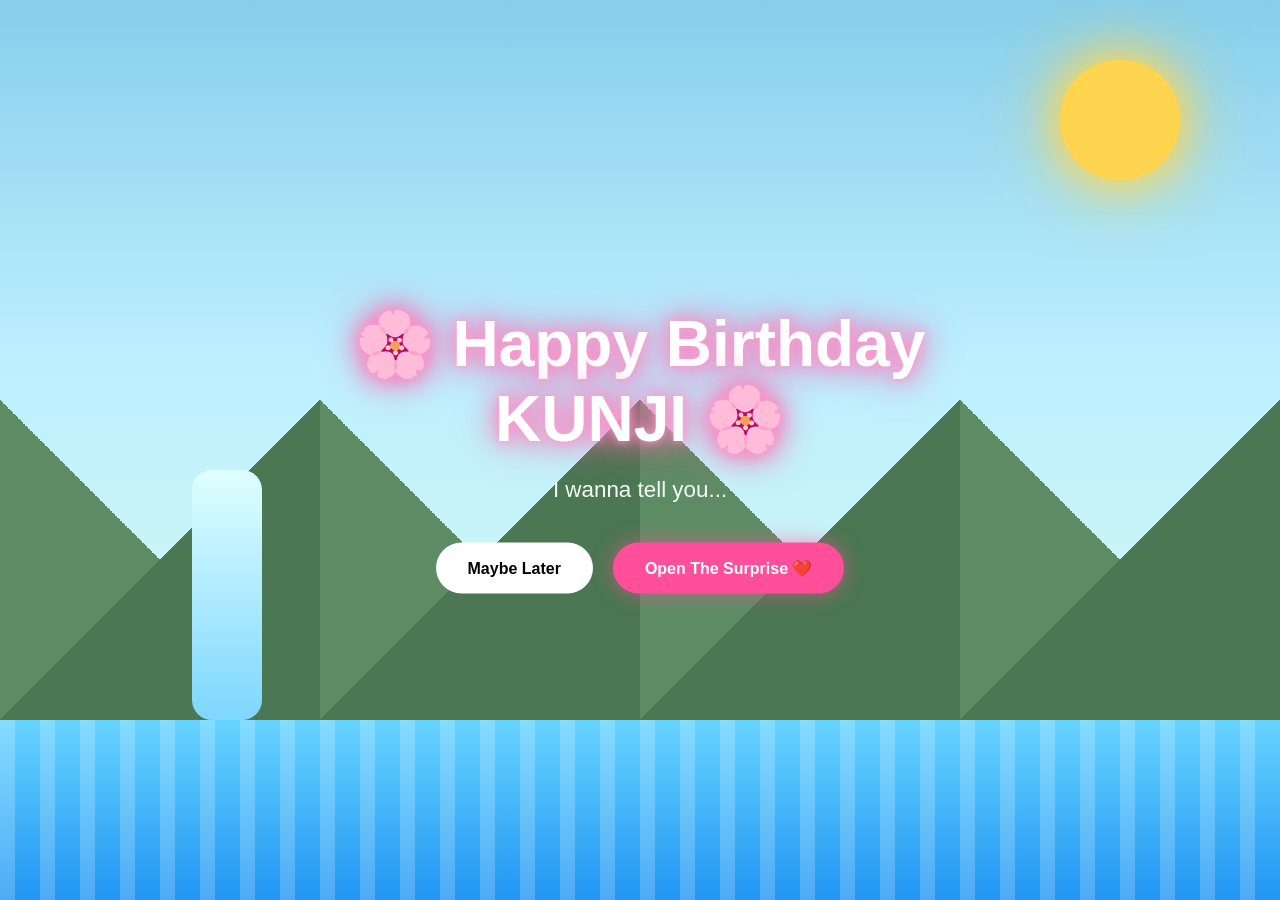
==== index.html @ bbc4a71c "Add files via upload" ====
<!DOCTYPE html>
<html lang="en">
<head>
<meta charset="UTF-8">
<meta name="viewport" content="width=device-width, initial-scale=1.0">
<title>Happy Birthday Blessy</title>

<link rel="stylesheet" href="style.css">
</head>

<body>

<div class="sky">

    <div class="sun"></div>

    <div class="cloud c1"></div>
    <div class="cloud c2"></div>
    <div class="cloud c3"></div>

    <div class="bird b1">🕊</div>
    <div class="bird b2">🕊</div>

    <div class="butterfly bf1">🦋</div>
    <div class="butterfly bf2">🦋</div>

</div>

<div class="mountains"></div>

<div class="waterfall"></div>

<div class="river"></div>

<div id="hearts"></div>

<div class="hero">

    <h1 class="title">
        🌸 Happy Birthday KUNJI 🌸
    </h1>

    <p class="subtitle">
        I wanna tell you...
    </p>

    <div class="buttons">

        <button id="leaveBtn">
            Maybe Later
        </button>

        <button id="openBtn">
            Open The Surprise ❤️
        </button>

    </div>

</div>

<div id="goodbye" class="hidden">

    <h2>Thank you thurane nokkiyene 🌸</h2>

    <p>
        Have a wonderful birthday.
    </p>

</div>

<script src="script.js"></script>

</body>
</html>
---- style.css ----
/* =========================
   RESET
========================= */

*{
    margin:0;
    padding:0;
    box-sizing:border-box;
}

body{
    min-height:100vh;
    overflow-x:hidden;
    overflow-y:auto;
    font-family:'Poppins',sans-serif;
    position:relative;
    background:linear-gradient(
        to bottom,
        #87ceeb 0%,
        #bdefff 40%,
        #dfffe8 100%
    );
}

/* =========================
   SKY
========================= */

.sky{
    position:absolute;
    inset:0;
    overflow:hidden;
}

.sun{
    position:absolute;
    top:60px;
    right:100px;

    width:120px;
    height:120px;

    border-radius:50%;

    background:#ffd54f;

    box-shadow:
    0 0 40px #ffd54f,
    0 0 80px #ffd54f;
}

/* =========================
   CLOUDS
========================= */

.cloud{
    position:absolute;

    width:180px;
    height:60px;

    background:white;

    border-radius:50px;

    opacity:.85;
}

.cloud::before{
    content:'';

    position:absolute;

    width:80px;
    height:80px;

    background:white;

    border-radius:50%;

    top:-35px;
    left:25px;
}

.cloud::after{
    content:'';

    position:absolute;

    width:100px;
    height:100px;

    background:white;

    border-radius:50%;

    top:-50px;
    right:20px;
}

.c1{
    top:80px;
    left:-200px;

    animation:cloudMove 45s linear infinite;
}

.c2{
    top:170px;
    left:-300px;

    animation:cloudMove 60s linear infinite;
}

.c3{
    top:280px;
    left:-250px;

    animation:cloudMove 50s linear infinite;
}

@keyframes cloudMove{

    from{
        transform:translateX(0);
    }

    to{
        transform:translateX(150vw);
    }
}

/* =========================
   MOUNTAINS
========================= */

.mountains{
    position:absolute;

    bottom:180px;

    width:100%;
    height:320px;

    background:
    linear-gradient(
    135deg,
    transparent 50%,
    #4b7752 50%),

    linear-gradient(
    -135deg,
    transparent 50%,
    #5d8c64 50%);

    background-size:320px 320px;
}

/* =========================
   WATERFALL
========================= */

.waterfall{
    position:absolute;

    left:15%;
    bottom:180px;

    width:70px;
    height:250px;

    background:
    linear-gradient(
    to bottom,
    #dfffff,
    #7ed6ff);

    border-radius:20px;

    animation:waterPulse 1s infinite;
}

@keyframes waterPulse{

    0%,100%{
        opacity:.75;
    }

    50%{
        opacity:1;
    }
}

/* =========================
   RIVER
========================= */

.river{
    position:absolute;

    bottom:0;

    width:100%;
    height:180px;

    background:
    linear-gradient(
    to bottom,
    #67d4ff,
    #2196f3);

    overflow:hidden;
}

.river::before{
    content:'';

    position:absolute;

    width:200%;

    height:100%;

    background:
    repeating-linear-gradient(
    90deg,
    rgba(255,255,255,.2) 0px,
    rgba(255,255,255,.2) 15px,
    transparent 15px,
    transparent 40px);

    animation:riverFlow 12s linear infinite;
}

@keyframes riverFlow{

    from{
        transform:translateX(0);
    }

    to{
        transform:translateX(-50%);
    }
}

/* =========================
   BIRDS
========================= */

.bird{
    position:absolute;
    font-size:32px;
}

.b1{
    top:120px;
    left:-100px;

    animation:birdFly 15s linear infinite;
}

.b2{
    top:200px;
    left:-300px;

    animation:birdFly 22s linear infinite;
}

@keyframes birdFly{

    from{
        transform:translateX(0);
    }

    to{
        transform:translateX(140vw);
    }
}

/* =========================
   BUTTERFLIES
========================= */

.butterfly{
    position:absolute;
    font-size:34px;
}

.bf1{
    left:20%;
    top:60%;

    animation:butterfly1 6s ease-in-out infinite;
}

.bf2{
    left:70%;
    top:50%;

    animation:butterfly2 8s ease-in-out infinite;
}

@keyframes butterfly1{

    0%,100%{
        transform:translateY(0);
    }

    50%{
        transform:translateY(-40px);
    }
}

@keyframes butterfly2{

    0%,100%{
        transform:translateY(0);
    }

    50%{
        transform:translateY(-30px);
    }
}

/* =========================
   HERO CONTENT
========================= */

.hero{
    position:absolute;

    top:50%;
    left:50%;

    transform:translate(-50%,-50%);

    text-align:center;

    z-index:100;
}

.title{

    font-size:4rem;

    color:white;

    text-shadow:
    0 0 10px #ff9bcf,
    0 0 25px #ff77b7,
    0 0 40px #ff5ea7;

    animation:fadeIn 2s ease;
}

.subtitle{

    margin-top:20px;

    font-size:1.4rem;

    color:white;

    opacity:.95;

    animation:fadeIn 3s ease;
}

@keyframes fadeIn{

    from{
        opacity:0;
        transform:translateY(25px);
    }

    to{
        opacity:1;
        transform:translateY(0);
    }
}

/* =========================
   BUTTONS
========================= */

.buttons{

    margin-top:40px;

    display:flex;

    justify-content:center;

    gap:20px;

    flex-wrap:wrap;
}

button{

    border:none;

    padding:16px 32px;

    border-radius:50px;

    cursor:pointer;

    font-size:1rem;

    font-weight:600;

    transition:.3s;
}

button:hover{

    transform:
    translateY(-3px)
    scale(1.05);
}

#leaveBtn{

    background:#ffffff;
}

#openBtn{

    background:#ff4f9a;
    color:white;

    box-shadow:
    0 0 20px rgba(255,79,154,.6);
}

/* =========================
   HEART PARTICLES
========================= */

.heart{
    position:absolute;
    color:#ff4f9a;
    font-size:20px;

    animation:floatUp 8s linear forwards;
}

@keyframes floatUp{

    from{
        opacity:1;
        transform:translateY(0);
    }

    to{
        opacity:0;
        transform:translateY(-400px);
    }
}

/* =========================
   GOODBYE
========================= */

.hidden{
    display:none;
}

#goodbye{

    position:absolute;

    top:50%;
    left:50%;

    transform:translate(-50%,-50%);

    text-align:center;

    color:white;

    z-index:999;
}

/* =========================
   MOBILE
========================= */

@media(max-width:768px){

    .title{
        font-size:2.2rem;
    }

    .subtitle{
        font-size:1rem;
    }

    .sun{
        width:80px;
        height:80px;
        right:20px;
    }

    .buttons{
        flex-direction:column;
        align-items:center;
    }

    button{
        width:220px;
    }

    .river{
        height:140px;
    }

    .mountains{
        height:250px;
    }
}

/* =========================
   WISH PAGE
========================= */

.wish-page{

    min-height:100vh;

    background:
    linear-gradient(
    to bottom,
    #fff0f7,
    #ffe4f1,
    #ffd8ea);

    overflow-x:hidden;
}

.wish-container{

    max-width:1200px;

    margin:auto;

    text-align:center;

    padding:50px 20px;
}

.wish-title{

    font-size:3rem;

    color:#ff4f9a;

    margin-bottom:40px;

    text-shadow:
    0 0 10px rgba(255,79,154,.3);
}

.character-scene{

    display:flex;

    align-items:center;

    justify-content:center;

    gap:50px;

    margin-top:30px;

    margin-bottom:40px;
}

.boy-character{

    width:220px;

    animation:
    boyEnter 2s ease forwards;
}

.girl-character{

    width:220px;

    animation:
    girlFloat 3s ease-in-out infinite;
}

@keyframes boyEnter{

    from{

        opacity:0;

        transform:
        translateX(-250px);
    }

    to{

        opacity:1;

        transform:
        translateX(0);
    }
}

@keyframes girlFloat{

    0%,100%{

        transform:
        translateY(0);
    }

    50%{

        transform:
        translateY(-10px);
    }
}

.rose-container{

    position:relative;
}

.rose{

    font-size:70px;

    animation:
    roseFloat 2s ease-in-out infinite;
}

@keyframes roseFloat{

    0%,100%{

        transform:
        translateY(0);
    }

    50%{

        transform:
        translateY(-10px);
    }
}

.rose-glow{

    position:absolute;

    width:120px;
    height:120px;

    left:50%;
    top:50%;

    transform:
    translate(-50%,-50%);

    border-radius:50%;

    background:
    rgba(255,79,154,.25);

    filter:blur(30px);

    animation:
    pulseGlow 2s infinite;
}

@keyframes pulseGlow{

    0%,100%{

        transform:
        translate(-50%,-50%)
        scale(1);
    }

    50%{

        transform:
        translate(-50%,-50%)
        scale(1.2);
    }
}

.dialog-card{

    max-width:800px;

    margin:auto;

    background:white;

    padding:35px;

    border-radius:25px;

    box-shadow:
    0 20px 40px
    rgba(0,0,0,.08);

    line-height:1.8;

    font-size:1.1rem;
}

.heart-burst{

    font-size:2rem;

    margin-bottom:20px;

    animation:
    heartBounce 2s infinite;
}

@keyframes heartBounce{

    0%,100%{

        transform:
        translateY(0);
    }

    50%{

        transform:
        translateY(-10px);
    }
}

.continue-button{

    margin-top:40px;

    padding:18px 40px;

    border:none;

    border-radius:50px;

    background:#ff4f9a;

    color:white;

    font-size:1rem;

    cursor:pointer;

    box-shadow:
    0 10px 25px
    rgba(255,79,154,.4);
}

.continue-button:hover{

    transform:
    translateY(-3px);
}

@media(max-width:768px){

    .character-scene{

        flex-direction:column;

        gap:20px;
    }

    .boy-character,
    .girl-character{

        width:160px;
    }

    .wish-title{

        font-size:2rem;
    }
}


/* =========================
   PREMIUM FINAL PAGE
========================= */

.final-page{

    min-height:100vh;

    background:
    linear-gradient(
    to bottom,
    #07111f,
    #10263d,
    #18314a);

    color:white;

    overflow-x:hidden;
}

.final-wrapper{

    max-width:1000px;

    margin:auto;

    padding:60px 20px;

    text-align:center;
}

.final-title{

    font-size:3rem;

    margin-bottom:40px;

    color:#ffd7ea;

    text-shadow:
    0 0 20px
    rgba(255,150,210,.4);
}

.final-card{

    background:
    rgba(255,255,255,.08);

    backdrop-filter:blur(10px);

    border-radius:30px;

    padding:40px;

    text-align:left;
}

.message-part{

    opacity:0;

    transform:
    translateY(40px);

    transition:1.2s;

    margin-bottom:25px;

    line-height:1.9;

    font-size:1.08rem;
}

.show-part{

    opacity:1;

    transform:
    translateY(0);
}

.final-highlight{

    text-align:center;

    font-size:1.6rem;

    color:#ffb6d9;
}

.ending-characters{

    margin-top:60px;

    display:flex;

    justify-content:center;

    align-items:center;

    gap:40px;
}

.ending-characters img{

    width:160px;
}

.love-heart{

    font-size:3rem;

    animation:
    heartbeat 1.5s infinite;
}

@keyframes heartbeat{

    0%,100%{
        transform:scale(1);
    }

    50%{
        transform:scale(1.25);
    }
}

.end-text{

    margin-top:40px;

    font-size:1.4rem;

    color:#ffd7ea;
}

/* Stars */

.star{

    position:absolute;

    width:4px;
    height:4px;

    background:white;

    border-radius:50%;

    animation:
    twinkle 2s infinite;
}

.s1{top:10%;left:15%;}
.s2{top:20%;left:70%;}
.s3{top:15%;left:40%;}
.s4{top:35%;left:80%;}
.s5{top:25%;left:55%;}
.s6{top:40%;left:20%;}

@keyframes twinkle{

    0%,100%{
        opacity:.2;
    }

    50%{
        opacity:1;
    }
}

@media(max-width:768px){

    .final-title{
        font-size:2rem;
    }

    .final-card{
        padding:25px;
    }

    .ending-characters{

        flex-direction:column;

        gap:20px;
    }

    .ending-characters img{

        width:120px;
    }
}
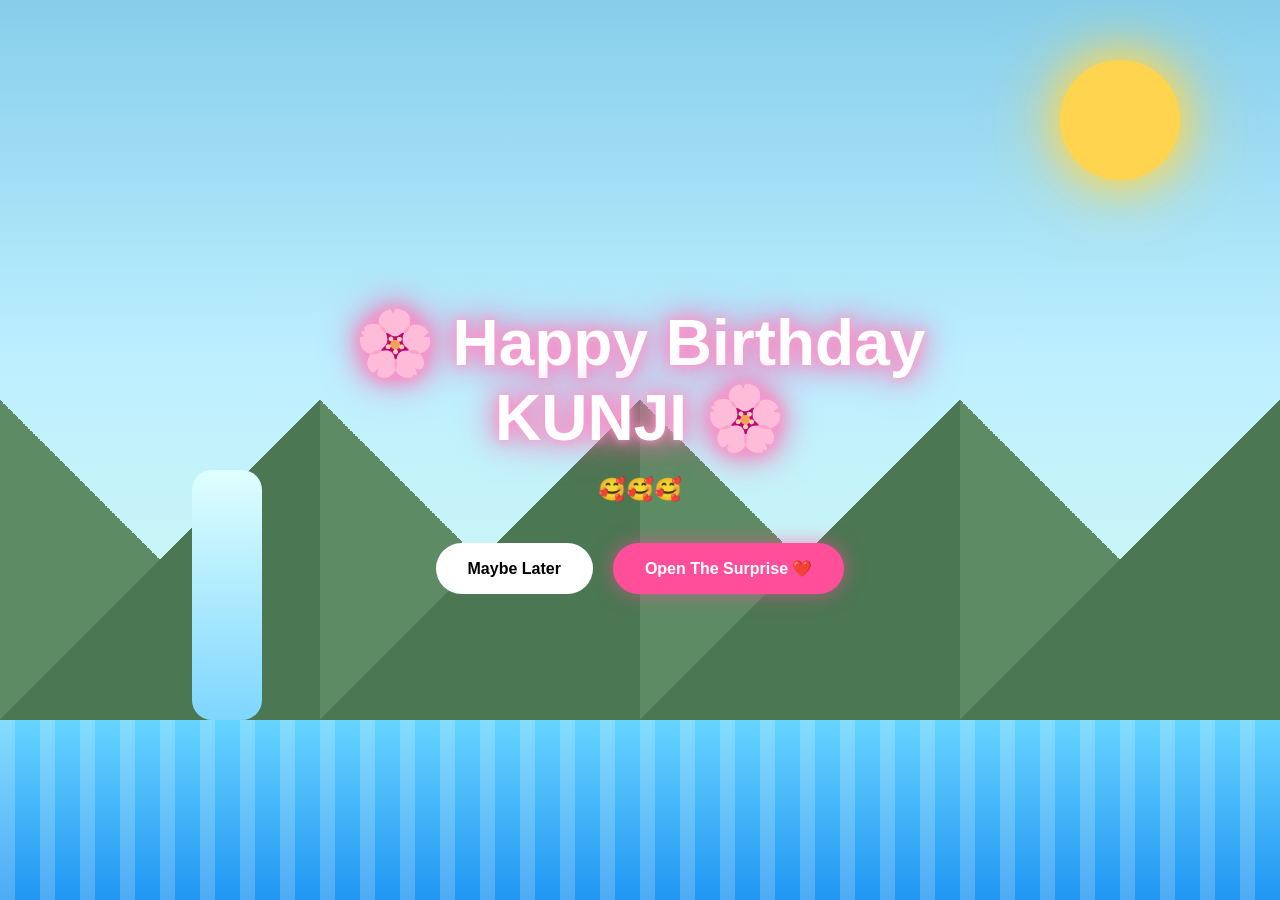
==== commit b201bc89: "Update index.html" ====
--- a/index.html
+++ b/index.html
@@ -42,7 +42,7 @@
     </h1>
 
     <p class="subtitle">
-        I wanna tell you...
+        🥰🥰🥰
     </p>
 
     <div class="buttons">
@@ -72,4 +72,4 @@
 <script src="script.js"></script>
 
 </body>
-</html>+</html>
